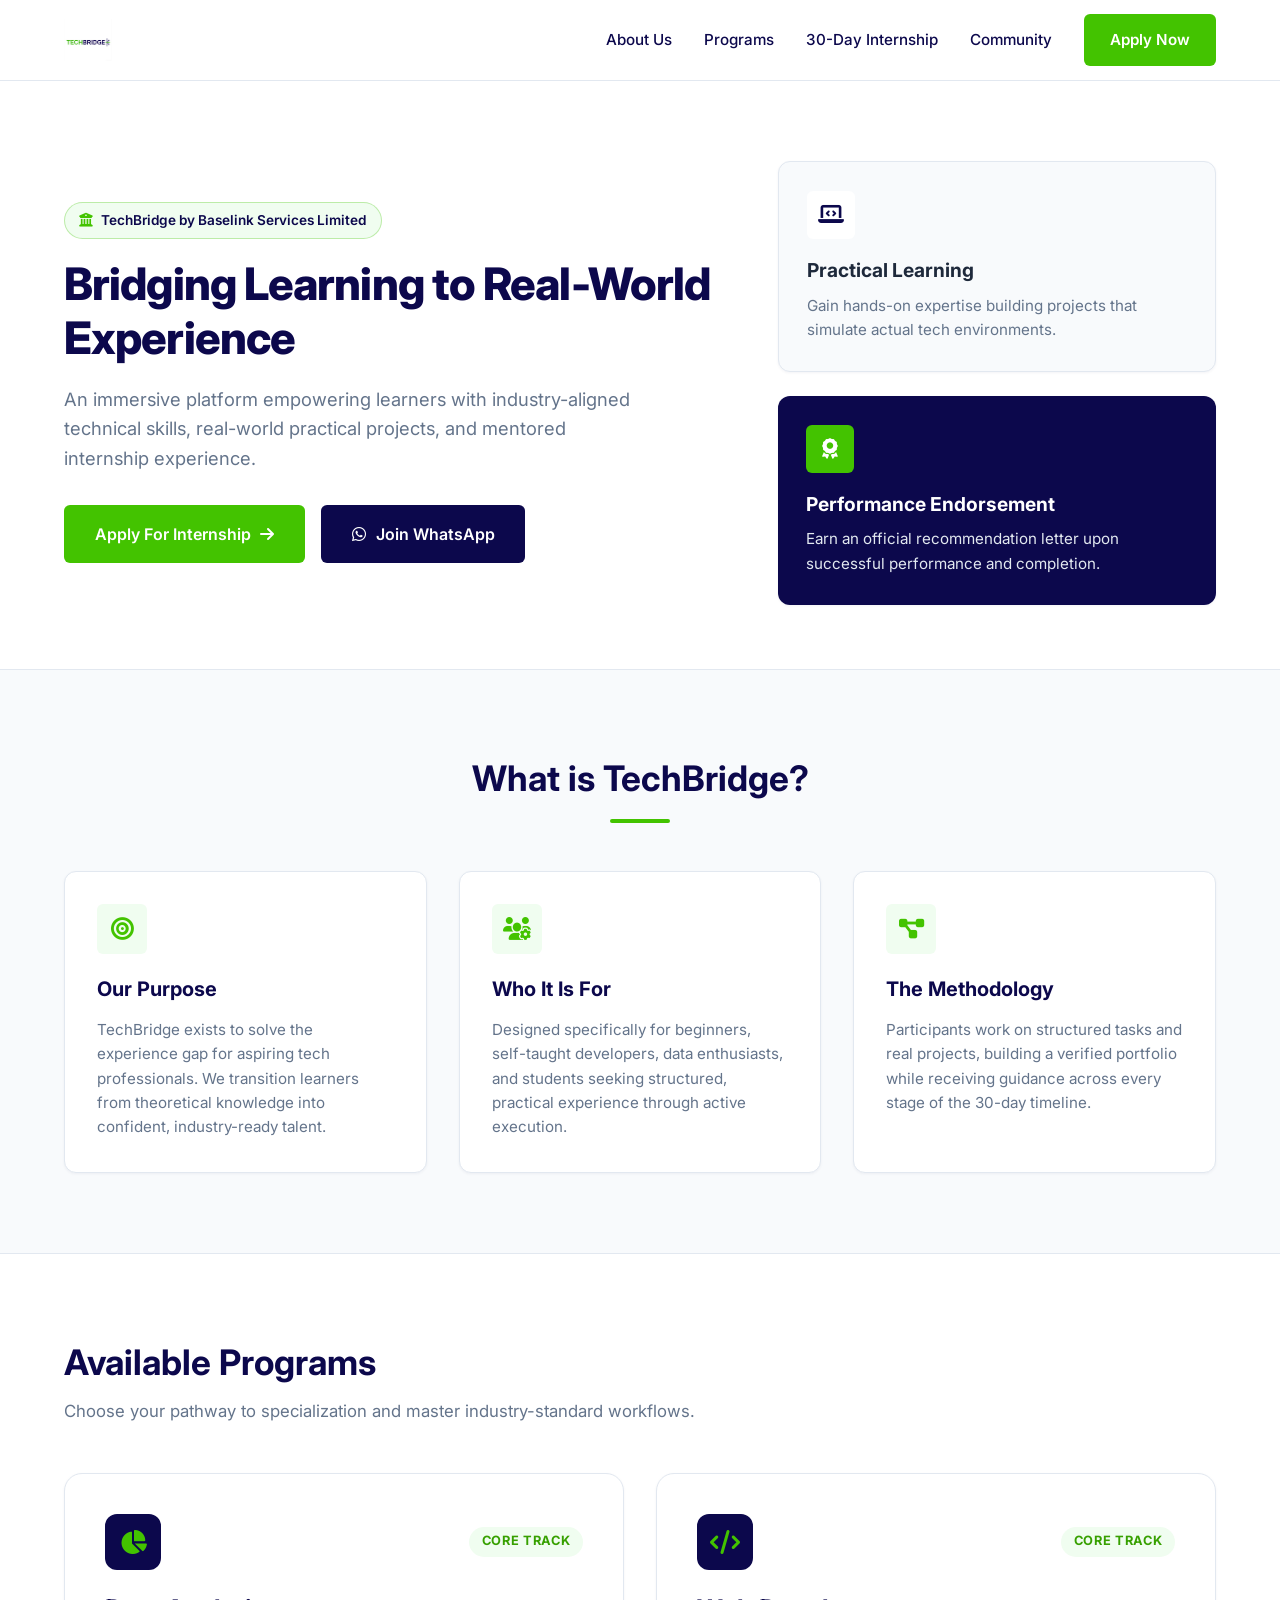
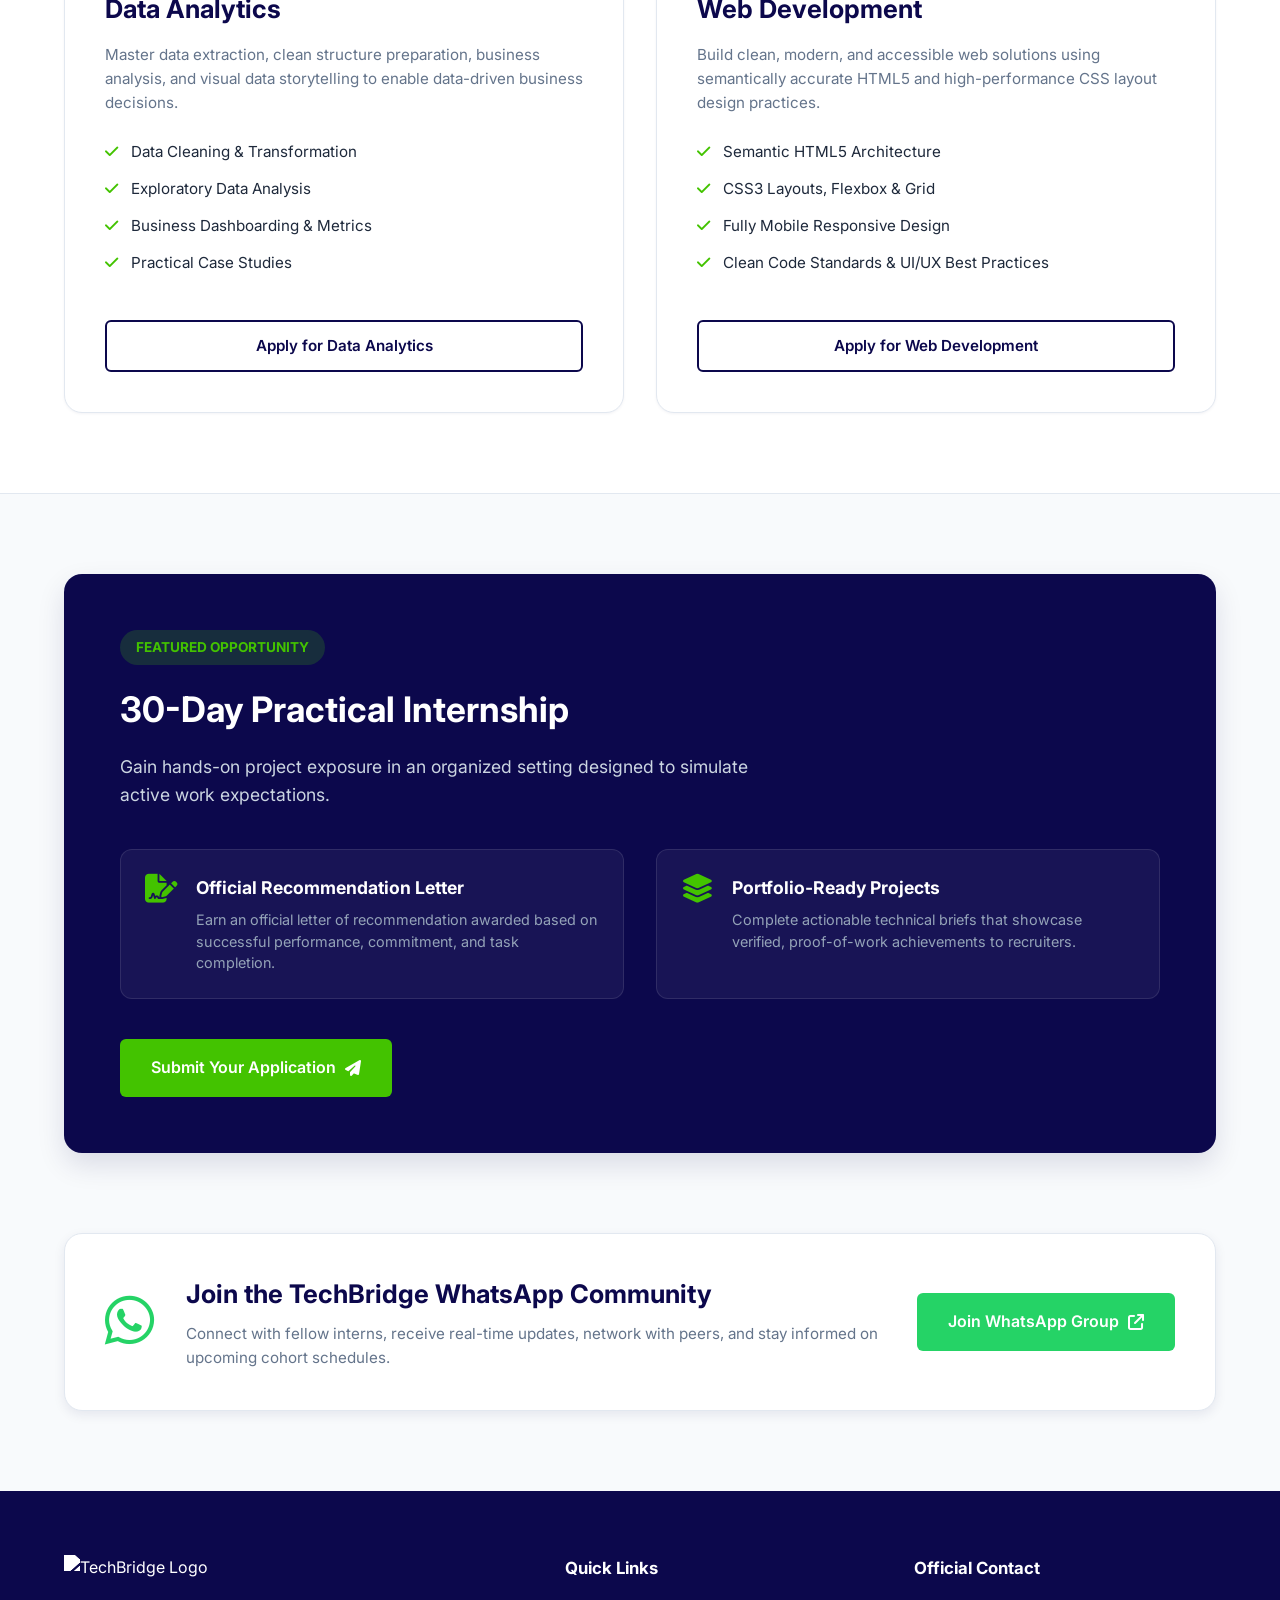
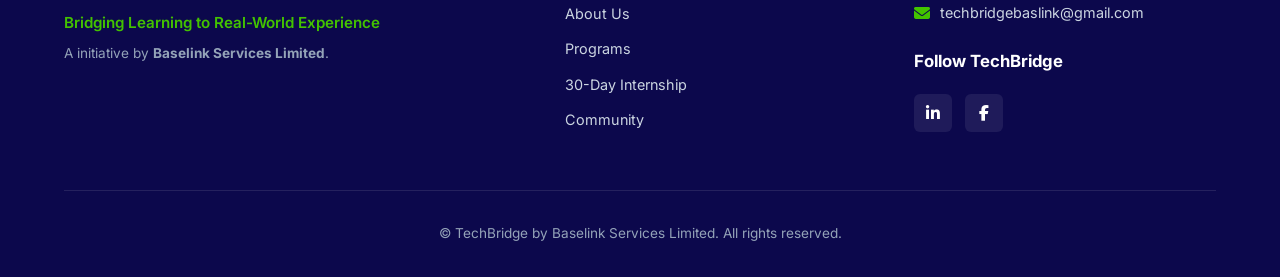
==== index.html @ 33669a94 "Initial commit: TechBridge homepage" ====
<!DOCTYPE html>
<html lang="en">
<head>
  <meta charset="UTF-8">
  <meta name="viewport" content="width=device-width, initial-scale=1.0">
  <title>TechBridge | Bridging Learning to Real-World Experience</title>
  <link rel="stylesheet" href="style.css">
 
  <link rel="stylesheet" href="https://cdnjs.cloudflare.com/ajax/libs/font-awesome/6.4.0/css/all.min.css">
  <!-- Google Fonts: Inter -->
  <link rel="preconnect" href="https://fonts.googleapis.com">
  <link rel="preconnect" href="https://fonts.gstatic.com" crossorigin>
  <link href="https://fonts.googleapis.com/css2?family=Inter:wght@400;500;600;700;800&display=swap" rel="stylesheet">
</head>
<body>

  <!-- Navigation -->
  <header class="navbar">
    <div class="nav-container">
      <a href="#" class="logo-link">
        <img src="images/techbridge-logo.jpeg" alt="TechBridge Logo" class="brand-logo">
      </a>
      
      <button class="menu-toggle" id="menuToggle" aria-label="Toggle navigation">
        <i class="fa-solid fa-bars"></i>
      </button>

      <nav class="nav-menu" id="navMenu">
        <a href="#about" class="nav-link">About Us</a>
        <a href="#programs" class="nav-link">Programs</a>
        <a href="#internship" class="nav-link">30-Day Internship</a>
        <a href="#community" class="nav-link">Community</a>
        <a href="https://forms.google.com" target="_blank" rel="noopener noreferrer" class="btn btn-primary nav-cta">Apply Now</a>
      </nav>
    </div>
  </header>

  <!-- Hero Section -->
  <section class="hero">
    <div class="container hero-grid">
      <div class="hero-content">
        <div class="badge">
          <i class="fa-solid fa-building-columns"></i>
          TechBridge by Baselink Services Limited
        </div>
        <h1>Bridging Learning to Real-World Experience</h1>
        <p class="hero-description">
          An immersive platform empowering learners with industry-aligned technical skills, real-world practical projects, and mentored internship experience.
        </p>
        <div class="hero-actions">
          <a href="https://forms.google.com" target="_blank" rel="noopener noreferrer" class="btn btn-primary btn-lg">
            Apply For Internship
            <i class="fa-solid fa-arrow-right"></i>
          </a>
          <a href="https://chat.whatsapp.com" target="_blank" rel="noopener noreferrer" class="btn btn-secondary btn-lg">
            <i class="fa-brands fa-whatsapp"></i>
            Join WhatsApp
          </a>
        </div>
      </div>

      <div class="hero-visual">
        <div class="visual-card">
          <div class="visual-icon">
            <i class="fa-solid fa-laptop-code"></i>
          </div>
          <h3>Practical Learning</h3>
          <p>Gain hands-on expertise building projects that simulate actual tech environments.</p>
        </div>
        <div class="visual-card highlight">
          <div class="visual-icon alt">
            <i class="fa-solid fa-award"></i>
          </div>
          <h3>Performance Endorsement</h3>
          <p>Earn an official recommendation letter upon successful performance and completion.</p>
        </div>
      </div>
    </div>
  </section>

  
  <section id="about" class="about-section">
    <div class="container">
      <div class="section-header center">
        <h2>What is TechBridge?</h2>
        <div class="title-underline"></div>
      </div>
      
      <div class="about-grid">
        <div class="about-card">
          <div class="card-icon">
            <i class="fa-solid fa-bullseye"></i>
          </div>
          <h3>Our Purpose</h3>
          <p>TechBridge exists to solve the experience gap for aspiring tech professionals. We transition learners from theoretical knowledge into confident, industry-ready talent.</p>
        </div>

        <div class="about-card">
          <div class="card-icon">
            <i class="fa-solid fa-users-gear"></i>
          </div>
          <h3>Who It Is For</h3>
          <p>Designed specifically for beginners, self-taught developers, data enthusiasts, and students seeking structured, practical experience through active execution.</p>
        </div>

        <div class="about-card">
          <div class="card-icon">
            <i class="fa-solid fa-diagram-project"></i>
          </div>
          <h3>The Methodology</h3>
          <p>Participants work on structured tasks and real projects, building a verified portfolio while receiving guidance across every stage of the 30-day timeline.</p>
        </div>
      </div>
    </div>
  </section>

  
  <section id="programs" class="programs-section">
    <div class="container">
      <div class="section-header">
        <h2>Available Programs</h2>
        <p>Choose your pathway to specialization and master industry-standard workflows.</p>
      </div>

      <div class="programs-grid">
        <!-- Program 1 -->
        <div class="program-card">
          <div class="program-header">
            <div class="program-icon">
              <i class="fa-solid fa-chart-pie"></i>
            </div>
            <span class="program-tag">Core Track</span>
          </div>
          <h3>Data Analytics</h3>
          <p>Master data extraction, clean structure preparation, business analysis, and visual data storytelling to enable data-driven business decisions.</p>
          <ul class="program-features">
            <li><i class="fa-solid fa-check"></i> Data Cleaning & Transformation</li>
            <li><i class="fa-solid fa-check"></i> Exploratory Data Analysis</li>
            <li><i class="fa-solid fa-check"></i> Business Dashboarding & Metrics</li>
            <li><i class="fa-solid fa-check"></i> Practical Case Studies</li>
          </ul>
          <a href="https://forms.google.com" target="_blank" rel="noopener noreferrer" class="btn btn-outline full-width">Apply for Data Analytics</a>
        </div>

        <!-- Program 2 -->
        <div class="program-card">
          <div class="program-header">
            <div class="program-icon">
              <i class="fa-solid fa-code"></i>
            </div>
            <span class="program-tag">Core Track</span>
          </div>
          <h3>Web Development</h3>
          <p>Build clean, modern, and accessible web solutions using semantically accurate HTML5 and high-performance CSS layout design practices.</p>
          <ul class="program-features">
            <li><i class="fa-solid fa-check"></i> Semantic HTML5 Architecture</li>
            <li><i class="fa-solid fa-check"></i> CSS3 Layouts, Flexbox & Grid</li>
            <li><i class="fa-solid fa-check"></i> Fully Mobile Responsive Design</li>
            <li><i class="fa-solid fa-check"></i> Clean Code Standards & UI/UX Best Practices</li>
          </ul>
          <a href="https://forms.google.com" target="_blank" rel="noopener noreferrer" class="btn btn-outline full-width">Apply for Web Development</a>
        </div>
      </div>
    </div>
  </section>

  <!-- Internship Banner -->
  <section id="internship" class="internship-section">
    <div class="container">
      <div class="internship-card">
        <div class="internship-content">
          <span class="internship-badge">Featured Opportunity</span>
          <h2>30-Day Practical Internship</h2>
          <p>Gain hands-on project exposure in an organized setting designed to simulate active work expectations.</p>
          
          <div class="value-grid">
            <div class="value-item">
              <i class="fa-solid fa-file-signature"></i>
              <div>
                <h4>Official Recommendation Letter</h4>
                <p>Earn an official letter of recommendation awarded based on successful performance, commitment, and task completion.</p>
              </div>
            </div>

            <div class="value-item">
              <i class="fa-solid fa-layer-group"></i>
              <div>
                <h4>Portfolio-Ready Projects</h4>
                <p>Complete actionable technical briefs that showcase verified, proof-of-work achievements to recruiters.</p>
              </div>
            </div>
          </div>

          <a href="https://forms.google.com" target="_blank" rel="noopener noreferrer" class="btn btn-primary btn-lg">
            Submit Your Application
            <i class="fa-solid fa-paper-plane"></i>
          </a>
        </div>
      </div>
    </div>
  </section>

  <!-- Community Banner -->
  <section id="community" class="community-section">
    <div class="container">
      <div class="community-box">
        <div class="community-icon">
          <i class="fa-brands fa-whatsapp"></i>
        </div>
        <div class="community-text">
          <h2>Join the TechBridge WhatsApp Community</h2>
          <p>Connect with fellow interns, receive real-time updates, network with peers, and stay informed on upcoming cohort schedules.</p>
        </div>
        <div class="community-action">
          <a href="https://chat.whatsapp.com" target="_blank" rel="noopener noreferrer" class="btn btn-whatsapp btn-lg">
            Join WhatsApp Group
            <i class="fa-solid fa-arrow-up-right-from-square"></i>
          </a>
        </div>
      </div>
    </div>
  </section>

  <!-- Footer -->
  <footer class="footer">
    <div class="container">
      <div class="footer-top">
        <div class="footer-brand">
          <img src="images/logo.png" alt="TechBridge Logo" class="footer-logo">
          <p class="tagline">Bridging Learning to Real-World Experience</p>
          <p class="parent-org">A initiative by <strong>Baselink Services Limited</strong>.</p>
        </div>

        <div class="footer-links">
          <h4>Quick Links</h4>
          <ul>
            <li><a href="#about">About Us</a></li>
            <li><a href="#programs">Programs</a></li>
            <li><a href="#internship">30-Day Internship</a></li>
            <li><a href="#community">Community</a></li>
          </ul>
        </div>

        <div class="footer-contact">
          <h4>Official Contact</h4>
          <p class="contact-email">
            <i class="fa-solid fa-envelope"></i>
            <a href="mailto:techbridgebaslink@gmail.com">techbridgebaslink@gmail.com</a>
          </p>
          
          <h4>Follow TechBridge</h4>
          <div class="social-links">
            <a href="https://www.linkedin.com/company/techbridge-services/" target="_blank" rel="noopener noreferrer" aria-label="LinkedIn">
              <i class="fa-brands fa-linkedin-in"></i>
            </a>
            <a href="https://www.facebook.com/p/Baselink-Services-100066771475783/" target="_blank" rel="noopener noreferrer" aria-label="Facebook">
              <i class="fa-brands fa-facebook-f"></i>
            </a>
          </div>
        </div>
      </div>

      <div class="footer-bottom">
        <p>&copy; TechBridge by Baselink Services Limited. All rights reserved.</p>
      </div>
    </div>
  </footer>

  <!-- Script for Mobile Navigation Toggle -->
  <script>
    const menuToggle = id = document.getElementById('menuToggle');
    const navMenu = document.getElementById('navMenu');

    menuToggle.addEventListener('click', () => {
      navMenu.classList.toggle('active');
    });

    // Close mobile menu on link click
    document.querySelectorAll('.nav-link, .nav-cta').forEach(link => {
      link.addEventListener('click', () => {
        navMenu.classList.remove('active');
      });
    });
  </script>
</body>
</html>
---- style.css ----
:root {
 
  --color-primary: #43C300;         
  --color-primary-dark: #37A000;    
  --color-navy: #0C084C;          
  --color-navy-light: #181273;     
  
  /* Neutral Palette */
  --color-bg-light: #F8FAFC;
  --color-card-bg: #FFFFFF;
  --color-text-main: #1E293B;
  --color-text-muted: #64748B;
  --color-border: #E2E8F0;
  
  /* Typography & Layout */
  --font-main: 'Inter', -apple-system, BlinkMacSystemFont, "Segoe UI", Roboto, sans-serif;
  --radius-sm: 6px;
  --radius-md: 12px;
  --radius-lg: 18px;
  --shadow-sm: 0 1px 3px rgba(12, 8, 76, 0.05);
  --shadow-md: 0 4px 12px rgba(12, 8, 76, 0.08);
  --shadow-lg: 0 12px 28px rgba(12, 8, 76, 0.12);
  --transition: all 0.25s ease-in-out;
}


* {
  margin: 0;
  padding: 0;
  box-sizing: border-box;
}

html {
  scroll-behavior: smooth;
}

body {
  font-family: var(--font-main);
  background-color: var(--color-bg-light);
  color: var(--color-text-main);
  line-height: 1.6;
  -webkit-font-smoothing: antialiased;
}

img {
  max-width: 100%;
  height: auto;
  display: block;
}

a {
  text-decoration: none;
  color: inherit;
}

ul {
  list-style: none;
}

.container {
  width: 90%;
  max-width: 1180px;
  margin: 0 auto;
}


.btn {
  display: inline-flex;
  align-items: center;
  justify-content: center;
  gap: 0.6rem;
  padding: 0.75rem 1.5rem;
  font-size: 0.95rem;
  font-weight: 600;
  border-radius: var(--radius-sm);
  transition: var(--transition);
  cursor: pointer;
  border: 2px solid transparent;
}

.btn-primary {
  background-color: var(--color-primary);
  color: #FFFFFF;
}

.btn-primary:hover {
  background-color: var(--color-primary-dark);
  transform: translateY(-2px);
}

.btn-secondary {
  background-color: var(--color-navy);
  color: #FFFFFF;
}

.btn-secondary:hover {
  background-color: var(--color-navy-light);
  transform: translateY(-2px);
}

.btn-outline {
  background-color: transparent;
  border-color: var(--color-navy);
  color: var(--color-navy);
}

.btn-outline:hover {
  background-color: var(--color-navy);
  color: #FFFFFF;
}

.btn-whatsapp {
  background-color: #25D366;
  color: #FFFFFF;
}

.btn-whatsapp:hover {
  background-color: #1DA851;
  transform: translateY(-2px);
}

.btn-lg {
  padding: 0.9rem 1.8rem;
  font-size: 1rem;
}

.full-width {
  width: 100%;
}


.navbar {
  background-color: #FFFFFF;
  border-bottom: 1px solid var(--color-border);
  position: sticky;
  top: 0;
  z-index: 1000;
}

.nav-container {
  width: 90%;
  max-width: 1180px;
  margin: 0 auto;
  display: flex;
  justify-content: space-between;
  align-items: center;
  height: 80px;
}

.brand-logo {
  height: 42px;
  width: auto;
  object-fit: contain;
}

.nav-menu {
  display: flex;
  align-items: center;
  gap: 2rem;
}

.nav-link {
  color: var(--color-navy);
  font-weight: 500;
  font-size: 0.95rem;
  transition: var(--transition);
}

.nav-link:hover {
  color: var(--color-primary);
}

.menu-toggle {
  display: none;
  background: none;
  border: none;
  font-size: 1.5rem;
  color: var(--color-navy);
  cursor: pointer;
}

.hero {
  padding: 5rem 0 4rem;
  background-color: #FFFFFF;
  border-bottom: 1px solid var(--color-border);
}

.hero-grid {
  display: grid;
  grid-template-columns: 1.2fr 0.8fr;
  gap: 3.5rem;
  align-items: center;
}

.badge {
  display: inline-flex;
  align-items: center;
  gap: 0.5rem;
  background-color: #F0FDF0;
  color: var(--color-navy);
  border: 1px solid rgba(67, 195, 0, 0.3);
  padding: 0.4rem 0.9rem;
  border-radius: 50px;
  font-size: 0.85rem;
  font-weight: 600;
  margin-bottom: 1.2rem;
}

.badge i {
  color: var(--color-primary);
}

.hero-content h1 {
  font-size: 2.8rem;
  color: var(--color-navy);
  line-height: 1.2;
  font-weight: 800;
  margin-bottom: 1.2rem;
  letter-spacing: -0.02em;
}

.hero-description {
  font-size: 1.15rem;
  color: var(--color-text-muted);
  margin-bottom: 2rem;
  max-width: 580px;
}

.hero-actions {
  display: flex;
  gap: 1rem;
  flex-wrap: wrap;
}

.hero-visual {
  display: flex;
  flex-direction: column;
  gap: 1.5rem;
}

.visual-card {
  background-color: var(--color-bg-light);
  border: 1px solid var(--color-border);
  padding: 1.8rem;
  border-radius: var(--radius-md);
  box-shadow: var(--shadow-sm);
}

.visual-card.highlight {
  background-color: var(--color-navy);
  color: #FFFFFF;
  border: none;
}

.visual-card.highlight p {
  color: #E2E8F0;
}

.visual-icon {
  width: 48px;
  height: 48px;
  background-color: #FFFFFF;
  border-radius: var(--radius-sm);
  display: flex;
  align-items: center;
  justify-content: center;
  font-size: 1.3rem;
  color: var(--color-navy);
  margin-bottom: 1rem;
}

.visual-icon.alt {
  background-color: var(--color-primary);
  color: #FFFFFF;
}

.visual-card h3 {
  font-size: 1.2rem;
  margin-bottom: 0.5rem;
}

.visual-card p {
  font-size: 0.95rem;
  color: var(--color-text-muted);
}


.about-section {
  padding: 5rem 0;
}

.section-header {
  margin-bottom: 3rem;
}

.section-header.center {
  text-align: center;
}

.section-header h2 {
  font-size: 2.2rem;
  color: var(--color-navy);
  font-weight: 700;
}

.section-header p {
  color: var(--color-text-muted);
  font-size: 1.05rem;
  margin-top: 0.5rem;
}

.title-underline {
  width: 60px;
  height: 4px;
  background-color: var(--color-primary);
  margin: 0.8rem auto 0;
  border-radius: 2px;
}

.about-grid {
  display: grid;
  grid-template-columns: repeat(3, 1fr);
  gap: 2rem;
}

.about-card {
  background-color: var(--color-card-bg);
  border: 1px solid var(--color-border);
  border-radius: var(--radius-md);
  padding: 2rem;
  box-shadow: var(--shadow-sm);
  transition: var(--transition);
}

.about-card:hover {
  transform: translateY(-4px);
  box-shadow: var(--shadow-md);
  border-color: rgba(67, 195, 0, 0.4);
}

.card-icon {
  width: 50px;
  height: 50px;
  background-color: #F0FDF0;
  color: var(--color-primary);
  border-radius: var(--radius-sm);
  display: flex;
  align-items: center;
  justify-content: center;
  font-size: 1.4rem;
  margin-bottom: 1.2rem;
}

.about-card h3 {
  color: var(--color-navy);
  font-size: 1.25rem;
  margin-bottom: 0.8rem;
}

.about-card p {
  color: var(--color-text-muted);
  font-size: 0.95rem;
  line-height: 1.6;
}


.programs-section {
  padding: 5rem 0;
  background-color: #FFFFFF;
  border-top: 1px solid var(--color-border);
  border-bottom: 1px solid var(--color-border);
}

.programs-grid {
  display: grid;
  grid-template-columns: repeat(2, 1fr);
  gap: 2rem;
}

.program-card {
  border: 1px solid var(--color-border);
  border-radius: var(--radius-lg);
  padding: 2.5rem;
  background-color: var(--color-card-bg);
  box-shadow: var(--shadow-sm);
  display: flex;
  flex-direction: column;
}

.program-header {
  display: flex;
  justify-content: space-between;
  align-items: center;
  margin-bottom: 1.2rem;
}

.program-icon {
  width: 56px;
  height: 56px;
  background-color: var(--color-navy);
  color: var(--color-primary);
  border-radius: var(--radius-md);
  display: flex;
  align-items: center;
  justify-content: center;
  font-size: 1.5rem;
}

.program-tag {
  background-color: #F0FDF0;
  color: var(--color-primary-dark);
  font-size: 0.8rem;
  font-weight: 700;
  padding: 0.3rem 0.8rem;
  border-radius: 50px;
  text-transform: uppercase;
  letter-spacing: 0.05em;
}

.program-card h3 {
  font-size: 1.6rem;
  color: var(--color-navy);
  margin-bottom: 0.8rem;
}

.program-card p {
  color: var(--color-text-muted);
  font-size: 0.95rem;
  margin-bottom: 1.5rem;
}

.program-features {
  margin-bottom: 2rem;
  margin-top: auto;
}

.program-features li {
  display: flex;
  align-items: center;
  gap: 0.8rem;
  font-size: 0.95rem;
  color: var(--color-text-main);
  margin-bottom: 0.8rem;
}

.program-features li i {
  color: var(--color-primary);
}


.internship-section {
  padding: 5rem 0;
}

.internship-card {
  background-color: var(--color-navy);
  border-radius: var(--radius-lg);
  padding: 3.5rem;
  color: #FFFFFF;
  box-shadow: var(--shadow-lg);
}

.internship-badge {
  display: inline-block;
  background-color: rgba(67, 195, 0, 0.2);
  color: var(--color-primary);
  font-size: 0.85rem;
  font-weight: 700;
  padding: 0.4rem 1rem;
  border-radius: 50px;
  margin-bottom: 1rem;
  text-transform: uppercase;
}

.internship-content h2 {
  font-size: 2.2rem;
  margin-bottom: 1rem;
  color: #FFFFFF;
}

.internship-content > p {
  color: #CBD5E1;
  font-size: 1.1rem;
  max-width: 650px;
  margin-bottom: 2.5rem;
}

.value-grid {
  display: grid;
  grid-template-columns: repeat(2, 1fr);
  gap: 2rem;
  margin-bottom: 2.5rem;
}

.value-item {
  display: flex;
  gap: 1.2rem;
  align-items: flex-start;
  background-color: rgba(255, 255, 255, 0.05);
  padding: 1.5rem;
  border-radius: var(--radius-md);
  border: 1px solid rgba(255, 255, 255, 0.1);
}

.value-item i {
  font-size: 1.8rem;
  color: var(--color-primary);
}

.value-item h4 {
  font-size: 1.1rem;
  margin-bottom: 0.4rem;
  color: #FFFFFF;
}

.value-item p {
  font-size: 0.9rem;
  color: #94A3B8;
  line-height: 1.5;
}


.community-section {
  padding: 0 0 5rem;
}

.community-box {
  background-color: #FFFFFF;
  border: 1px solid var(--color-border);
  border-radius: var(--radius-lg);
  padding: 2.5rem;
  display: flex;
  align-items: center;
  gap: 2rem;
  box-shadow: var(--shadow-md);
}

.community-icon {
  font-size: 3.5rem;
  color: #25D366;
}

.community-text {
  flex: 1;
}

.community-text h2 {
  color: var(--color-navy);
  font-size: 1.6rem;
  margin-bottom: 0.4rem;
}

.community-text p {
  color: var(--color-text-muted);
  font-size: 0.95rem;
}


.footer {
  background-color: var(--color-navy);
  color: #FFFFFF;
  padding: 4rem 0 2rem;
}

.footer-top {
  display: grid;
  grid-template-columns: 1.5fr 1fr 1fr;
  gap: 3rem;
  padding-bottom: 3rem;
  border-bottom: 1px solid rgba(255, 255, 255, 0.1);
}

.footer-logo {
  height: 40px;
  margin-bottom: 1rem;
  filter: brightness(0) invert(1);
}

.tagline {
  color: var(--color-primary);
  font-weight: 600;
  font-size: 0.95rem;
  margin-bottom: 0.5rem;
}

.parent-org {
  color: #94A3B8;
  font-size: 0.85rem;
}

.footer-links h4,
.footer-contact h4 {
  font-size: 1.05rem;
  margin-bottom: 1.2rem;
  color: #FFFFFF;
}

.footer-links ul li {
  margin-bottom: 0.6rem;
}

.footer-links ul a {
  color: #CBD5E1;
  font-size: 0.9rem;
  transition: var(--transition);
}

.footer-links ul a:hover {
  color: var(--color-primary);
}

.contact-email {
  display: flex;
  align-items: center;
  gap: 0.6rem;
  margin-bottom: 1.5rem;
}

.contact-email i {
  color: var(--color-primary);
}

.contact-email a {
  color: #CBD5E1;
  font-size: 0.9rem;
}

.contact-email a:hover {
  text-decoration: underline;
}

.social-links {
  display: flex;
  gap: 0.8rem;
}

.social-links a {
  width: 38px;
  height: 38px;
  background-color: rgba(255, 255, 255, 0.08);
  border-radius: var(--radius-sm);
  display: flex;
  align-items: center;
  justify-content: center;
  color: #FFFFFF;
  transition: var(--transition);
}

.social-links a:hover {
  background-color: var(--color-primary);
  color: #FFFFFF;
}

.footer-bottom {
  padding-top: 2rem;
  text-align: center;
  font-size: 0.85rem;
  color: #94A3B8;
}


@media (max-width: 992px) {
  .hero-grid {
    grid-template-columns: 1fr;
    gap: 2.5rem;
  }

  .about-grid {
    grid-template-columns: repeat(2, 1fr);
  }

  .footer-top {
    grid-template-columns: 1fr 1fr;
  }
}

@media (max-width: 768px) {
  .menu-toggle {
    display: block;
  }

  .nav-menu {
    position: absolute;
    top: 80px;
    left: 0;
    width: 100%;
    background-color: #FFFFFF;
    flex-direction: column;
    padding: 1.5rem;
    border-bottom: 1px solid var(--color-border);
    box-shadow: var(--shadow-md);
    display: none;
  }

  .nav-menu.active {
    display: flex;
  }

  .hero-content h1 {
    font-size: 2.2rem;
  }

  .about-grid,
  .programs-grid,
  .value-grid {
    grid-template-columns: 1fr;
  }

  .community-box {
    flex-direction: column;
    text-align: center;
  }

  .footer-top {
    grid-template-columns: 1fr;
  }

  .internship-card {
    padding: 2rem;
  }
}
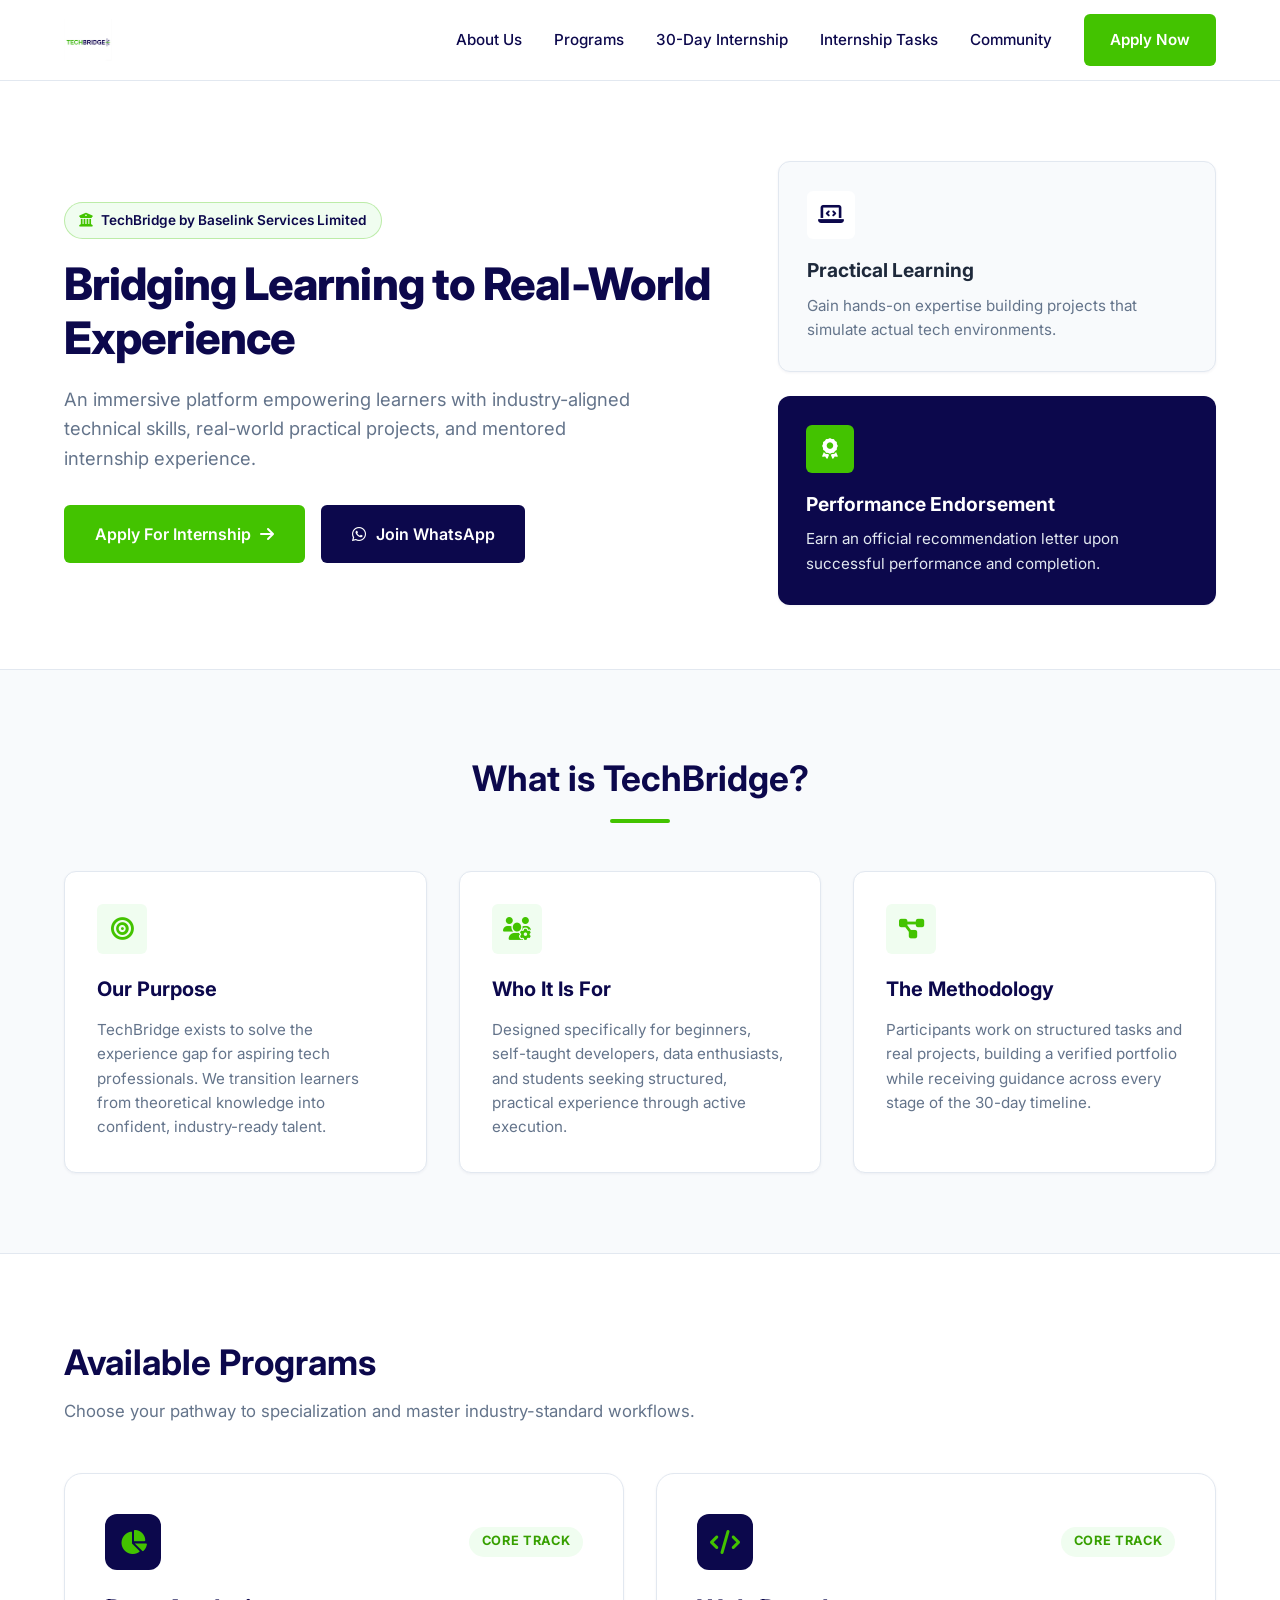
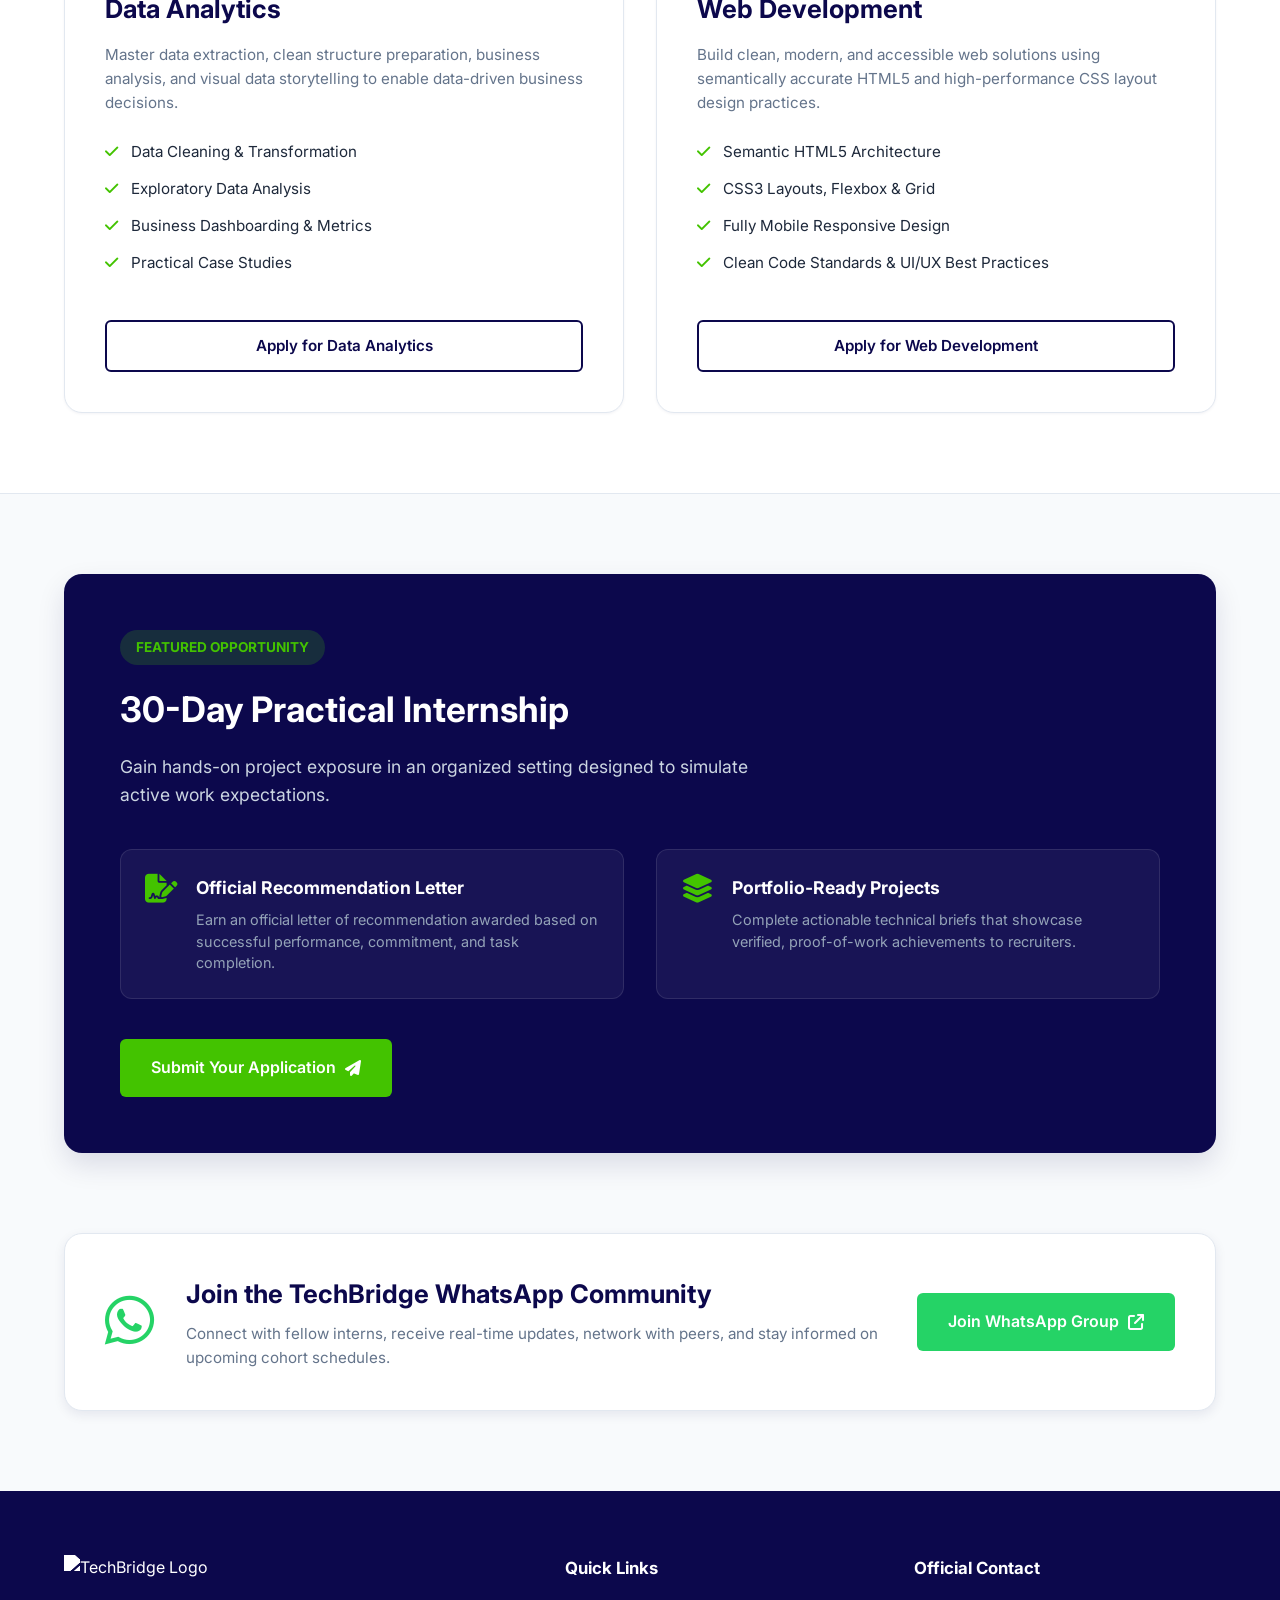
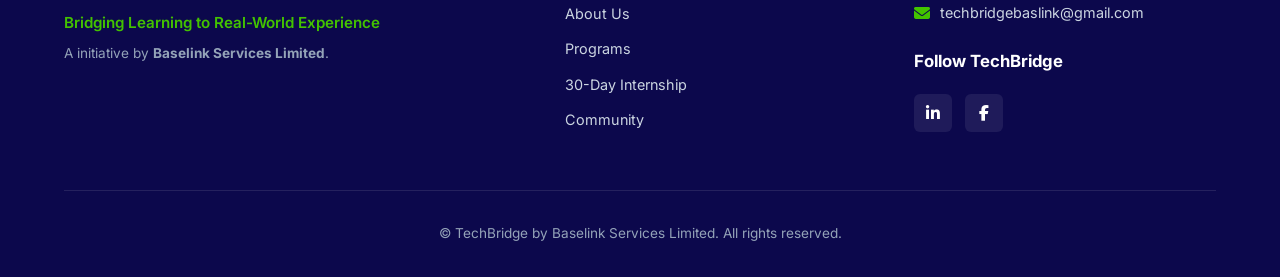
==== commit 49b8dd29: "Add files via upload" ====
--- a/index.html
+++ b/index.html
@@ -29,6 +29,7 @@
         <a href="#about" class="nav-link">About Us</a>
         <a href="#programs" class="nav-link">Programs</a>
         <a href="#internship" class="nav-link">30-Day Internship</a>
+        <a href="tasks.html" class="nav-link">Internship Tasks</a>
         <a href="#community" class="nav-link">Community</a>
         <a href="https://forms.google.com" target="_blank" rel="noopener noreferrer" class="btn btn-primary nav-cta">Apply Now</a>
       </nav>
--- a/style.css
+++ b/style.css
@@ -719,4 +719,367 @@
   .internship-card {
     padding: 2rem;
   }
+}
+
+
+.text-center {
+  text-align: center;
+}
+
+.center-text {
+  margin-left: auto;
+  margin-right: auto;
+}
+
+.center-flex {
+  justify-content: center;
+}
+
+.margin-bottom-lg {
+  margin-bottom: 2rem;
+}
+
+.nav-link.active {
+  color: var(--color-primary);
+  font-weight: 700;
+}
+
+.programs-hero {
+  padding: 4rem 0 3rem;
+  background-color: var(--color-card-bg);
+  border-bottom: 1px solid var(--color-border);
+}
+
+.programs-page-section {
+  padding: 4rem 0;
+}
+
+.program-card-data {
+  border-top: 4px solid var(--color-primary);
+}
+
+.program-card-web {
+  border-top: 4px solid var(--color-navy);
+}
+
+.focus-callout {
+  padding: 0.85rem 1rem;
+  border-radius: var(--radius-sm);
+  font-size: 0.925rem;
+  margin: 1rem 0;
+  line-height: 1.5;
+}
+
+.data-callout {
+  background-color: #F0FDF0;
+  border-left: 3px solid var(--color-primary);
+  color: var(--color-text-main);
+}
+
+.web-callout {
+  background-color: #F1F5F9;
+  border-left: 3px solid var(--color-navy);
+  color: var(--color-text-main);
+}
+
+.program-overview {
+  color: var(--color-text-muted);
+  font-size: 0.95rem;
+  margin-bottom: 1.5rem;
+}
+
+.skills-block h4 {
+  color: var(--color-navy);
+  font-size: 1rem;
+  margin-bottom: 0.8rem;
+  font-weight: 700;
+}
+
+.card-cta {
+  margin-top: auto;
+  padding-top: 1rem;
+}
+
+/* Comparison Section */
+.comparison-section {
+  padding: 4rem 0;
+  background-color: var(--color-card-bg);
+  border-top: 1px solid var(--color-border);
+  border-bottom: 1px solid var(--color-border);
+}
+
+.table-responsive {
+  overflow-x: auto;
+  margin-top: 2rem;
+}
+
+.comparison-table {
+  width: 100%;
+  border-collapse: collapse;
+  text-align: left;
+}
+
+.comparison-table th,
+.comparison-table td {
+  padding: 1rem 1.2rem;
+  border-bottom: 1px solid var(--color-border);
+}
+
+.comparison-table th {
+  background-color: var(--color-bg-light);
+  color: var(--color-navy);
+  font-size: 1rem;
+  font-weight: 700;
+}
+
+.th-data {
+  color: var(--color-primary-dark);
+  width: 38%;
+}
+
+.th-web {
+  color: var(--color-navy);
+  width: 38%;
+}
+
+.comparison-table tbody tr:hover {
+  background-color: var(--color-bg-light);
+}
+
+.btn-outline-white {
+  background-color: transparent;
+  border: 2px solid #FFFFFF;
+  color: #FFFFFF;
+}
+
+.btn-outline-white:hover {
+  background-color: #FFFFFF;
+  color: var(--color-navy);
+  transform: translateY(-2px);
+}
+
+@media (max-width: 768px) {
+  .comparison-table th,
+  .comparison-table td {
+    padding: 0.8rem;
+    font-size: 0.875rem;
+  }
+}
+/* ==========================================================================
+   Task 3: Internship Tasks & Roadmap Timeline
+   ========================================================================== */
+
+.tasks-hero {
+  padding: 4rem 0 2.5rem;
+  background-color: var(--color-card-bg);
+  border-bottom: 1px solid var(--color-border);
+}
+
+.overview-bar {
+  background-color: var(--color-navy);
+  color: #FFFFFF;
+  padding: 1.5rem 0;
+  border-bottom: 1px solid rgba(255, 255, 255, 0.1);
+}
+
+.overview-grid {
+  display: grid;
+  grid-template-columns: repeat(3, 1fr);
+  gap: 2rem;
+}
+
+.overview-item {
+  display: flex;
+  align-items: center;
+  gap: 1rem;
+}
+
+.overview-item i {
+  font-size: 1.8rem;
+  color: var(--color-primary);
+}
+
+.overview-value {
+  display: block;
+  font-size: 1.15rem;
+  font-weight: 700;
+  color: #FFFFFF;
+}
+
+.overview-label {
+  display: block;
+  font-size: 0.85rem;
+  color: #94A3B8;
+}
+
+/* Roadmap List */
+.tasks-roadmap-section {
+  padding: 5rem 0;
+}
+
+.roadmap-timeline {
+  display: flex;
+  flex-direction: column;
+  gap: 1.75rem;
+  max-width: 900px;
+  margin: 0 auto;
+}
+
+.timeline-item {
+  display: grid;
+  grid-template-columns: 110px 1fr;
+  gap: 2rem;
+  align-items: flex-start;
+}
+
+.timeline-marker {
+  display: flex;
+  flex-direction: column;
+  align-items: center;
+}
+
+.day-badge {
+  background-color: var(--color-navy);
+  color: var(--color-primary);
+  font-weight: 800;
+  font-size: 0.85rem;
+  padding: 0.5rem 0.85rem;
+  border-radius: 50px;
+  border: 1px solid var(--color-primary);
+  white-space: nowrap;
+}
+
+.connector-line {
+  width: 3px;
+  height: 100%;
+  min-height: 80px;
+  background-color: var(--color-border);
+  margin-top: 0.5rem;
+}
+
+.task-card {
+  background-color: var(--color-card-bg);
+  border: 1px solid var(--color-border);
+  border-radius: var(--radius-md);
+  padding: 1.75rem;
+  box-shadow: var(--shadow-sm);
+  transition: var(--transition);
+}
+
+.task-card:hover {
+  transform: translateY(-3px);
+  box-shadow: var(--shadow-md);
+  border-color: rgba(67, 195, 0, 0.4);
+}
+
+.active-card {
+  border-left: 5px solid var(--color-primary);
+  background-color: #FAFCF8;
+}
+
+.final-task-card {
+  border-left: 5px solid var(--color-navy);
+  background-color: #F8FAFC;
+}
+
+.task-card-header {
+  display: flex;
+  justify-content: space-between;
+  align-items: center;
+  margin-bottom: 0.75rem;
+}
+
+.task-number {
+  font-size: 0.85rem;
+  font-weight: 800;
+  color: var(--color-navy);
+  text-transform: uppercase;
+  letter-spacing: 0.05em;
+}
+
+.level-tag {
+  font-size: 0.75rem;
+  font-weight: 700;
+  padding: 0.25rem 0.65rem;
+  border-radius: 50px;
+  text-transform: uppercase;
+}
+
+.level-beginner {
+  background-color: #F0FDF0;
+  color: var(--color-primary-dark);
+}
+
+.level-inter {
+  background-color: #FEF3C7;
+  color: #D97706;
+}
+
+.level-advanced {
+  background-color: #E0F2FE;
+  color: #0369a1;
+}
+
+.task-card h3 {
+  font-size: 1.35rem;
+  color: var(--color-navy);
+  margin-bottom: 0.6rem;
+}
+
+.task-card p {
+  color: var(--color-text-muted);
+  font-size: 0.95rem;
+  line-height: 1.6;
+  margin-bottom: 1.2rem;
+}
+
+.task-meta {
+  display: flex;
+  justify-content: space-between;
+  align-items: center;
+  padding-top: 0.85rem;
+  border-top: 1px solid var(--color-border);
+  font-size: 0.85rem;
+  color: var(--color-text-muted);
+  flex-wrap: wrap;
+  gap: 0.5rem;
+}
+
+.status-indicator {
+  font-weight: 600;
+  display: inline-flex;
+  align-items: center;
+  gap: 0.4rem;
+}
+
+.status-complete {
+  color: var(--color-primary-dark);
+}
+
+.status-current {
+  color: #D97706;
+}
+
+.status-upcoming {
+  color: #64748B;
+}
+
+@media (max-width: 768px) {
+  .overview-grid {
+    grid-template-columns: 1fr;
+    gap: 1.25rem;
+  }
+
+  .timeline-item {
+    grid-template-columns: 1fr;
+    gap: 0.75rem;
+  }
+
+  .connector-line {
+    display: none;
+  }
+
+  .timeline-marker {
+    align-items: flex-start;
+  }
 }
